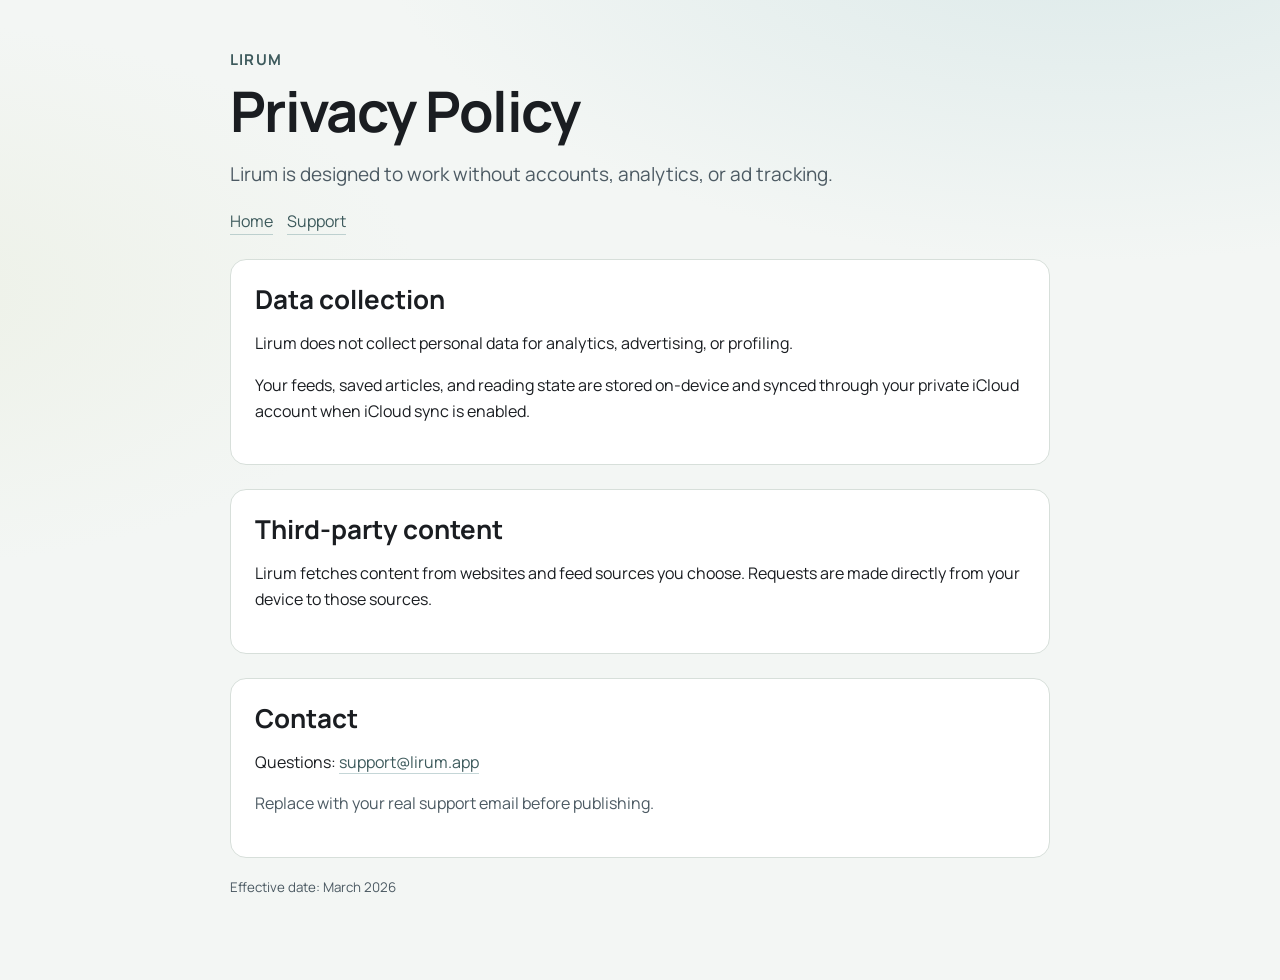
==== privacy.html @ bce47901 "add site" ====
<!doctype html>
<html lang="en">
<head>
  <meta charset="utf-8" />
  <meta name="viewport" content="width=device-width, initial-scale=1" />
  <title>Lirum Privacy Policy</title>
  <link rel="preconnect" href="https://fonts.googleapis.com">
  <link rel="preconnect" href="https://fonts.gstatic.com" crossorigin>
  <link href="https://fonts.googleapis.com/css2?family=Manrope:wght@400;600;700;800&display=swap" rel="stylesheet">
  <link rel="stylesheet" href="styles.css" />
</head>
<body>
  <main>
    <header>
      <div class="brand">Lirum</div>
      <h1>Privacy Policy</h1>
      <p class="lead">Lirum is designed to work without accounts, analytics, or ad tracking.</p>
      <div class="nav">
        <a href="index.html">Home</a>
        <a href="support.html">Support</a>
      </div>
    </header>

    <section class="card">
      <h2>Data collection</h2>
      <p>Lirum does not collect personal data for analytics, advertising, or profiling.</p>
      <p>Your feeds, saved articles, and reading state are stored on-device and synced through your private iCloud account when iCloud sync is enabled.</p>
    </section>

    <section class="card">
      <h2>Third-party content</h2>
      <p>Lirum fetches content from websites and feed sources you choose. Requests are made directly from your device to those sources.</p>
    </section>

    <section class="card">
      <h2>Contact</h2>
      <p>Questions: <a href="mailto:support@lirum.app">support@lirum.app</a></p>
      <p class="muted">Replace with your real support email before publishing.</p>
    </section>

    <p><small>Effective date: March 2026</small></p>
  </main>
</body>
</html>
---- styles.css ----
:root {
  --bg: #f3f6f4;
  --ink: #1a1d21;
  --muted: #4c5a63;
  --accent: #5b8a8c;
  --accent-dark: #3d5a5c;
  --accent-light: #8fb3b5;
  --archive: #8a7b6b;
  --positive: #6b8a6e;
  --destructive: #b85c5c;
  --card: #ffffff;
  --line: #d7dfda;
}

* { box-sizing: border-box; }

body {
  margin: 0;
  font-family: "Manrope", "Avenir Next", "Segoe UI", sans-serif;
  color: var(--ink);
  background:
    radial-gradient(1200px 600px at 85% -10%, #dbe9e9 0%, transparent 60%),
    radial-gradient(1000px 500px at -10% 30%, #edf1e7 0%, transparent 55%),
    var(--bg);
  line-height: 1.6;
}

main {
  max-width: 860px;
  margin: 0 auto;
  padding: 48px 20px 64px;
}

header {
  margin-bottom: 24px;
}

.brand {
  font-size: 15px;
  letter-spacing: 0.08em;
  text-transform: uppercase;
  color: var(--accent-dark);
  font-weight: 700;
}

h1 {
  font-size: clamp(34px, 6vw, 56px);
  line-height: 1.04;
  margin: 10px 0 14px;
  letter-spacing: -0.03em;
}

.lead {
  color: var(--muted);
  font-size: 19px;
  max-width: 62ch;
}

.card {
  margin-top: 24px;
  background: var(--card);
  border: 1px solid var(--line);
  border-radius: 16px;
  padding: 24px;
}

h2 {
  margin: 0 0 10px;
  font-size: 26px;
  line-height: 1.2;
}

ul {
  margin: 12px 0 0;
  padding-left: 20px;
}

a {
  color: var(--accent-dark);
  text-decoration: none;
  border-bottom: 1px solid rgba(91, 138, 140, 0.35);
}

a:hover {
  color: var(--accent);
  border-bottom-color: var(--accent);
}

.nav {
  margin-top: 16px;
  display: flex;
  gap: 14px;
  flex-wrap: wrap;
}

small, .muted {
  color: var(--muted);
}

@media (max-width: 640px) {
  main { padding-top: 30px; }
  .card { padding: 18px; border-radius: 12px; }
}
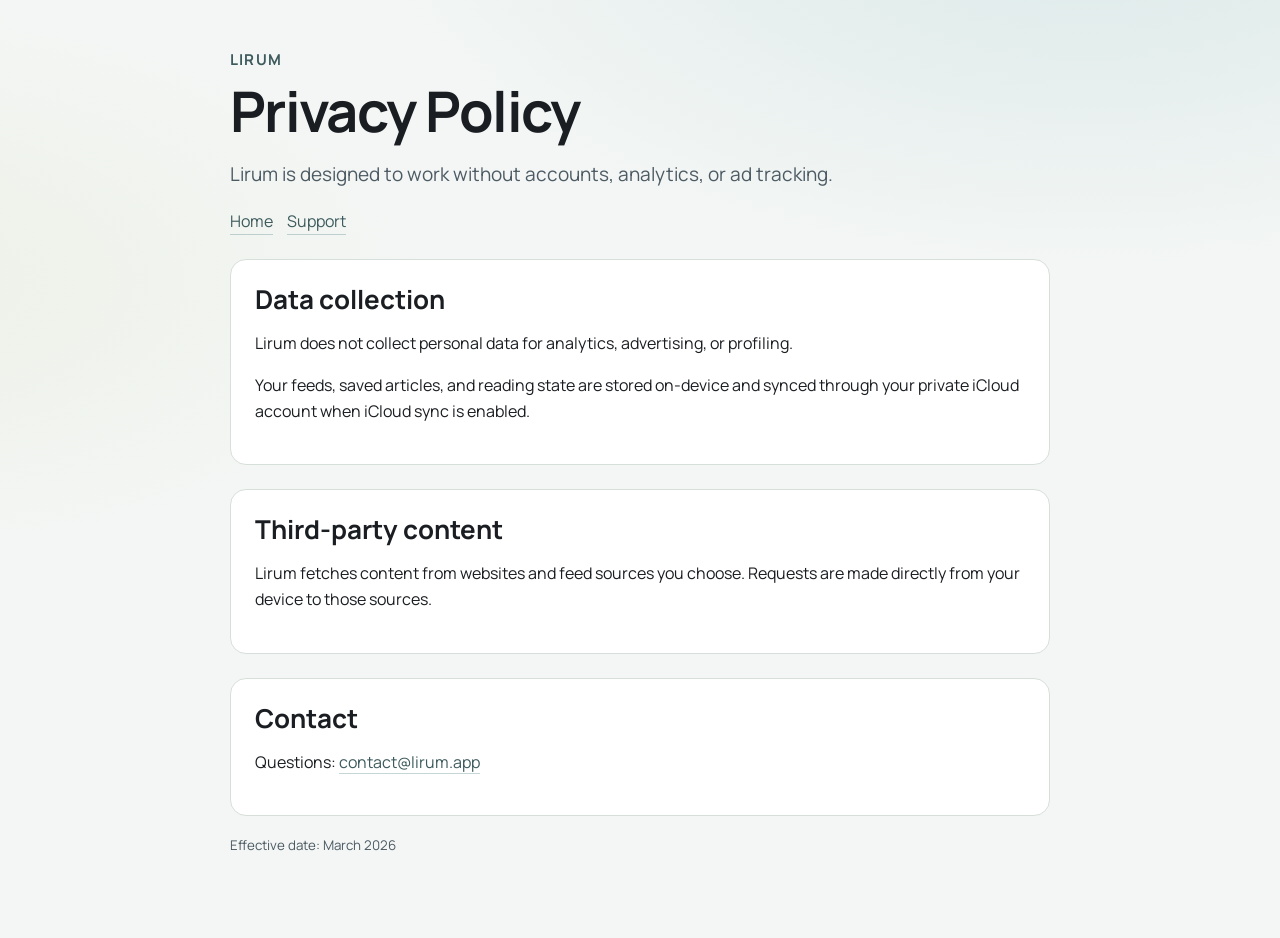
==== commit b5c3e65b: "Update email address" ====
--- a/privacy.html
+++ b/privacy.html
@@ -34,8 +34,7 @@
 
     <section class="card">
       <h2>Contact</h2>
-      <p>Questions: <a href="mailto:support@lirum.app">support@lirum.app</a></p>
-      <p class="muted">Replace with your real support email before publishing.</p>
+      <p>Questions: <a href="mailto:contact@lirum.app">contact@lirum.app</a></p>
     </section>
 
     <p><small>Effective date: March 2026</small></p>
